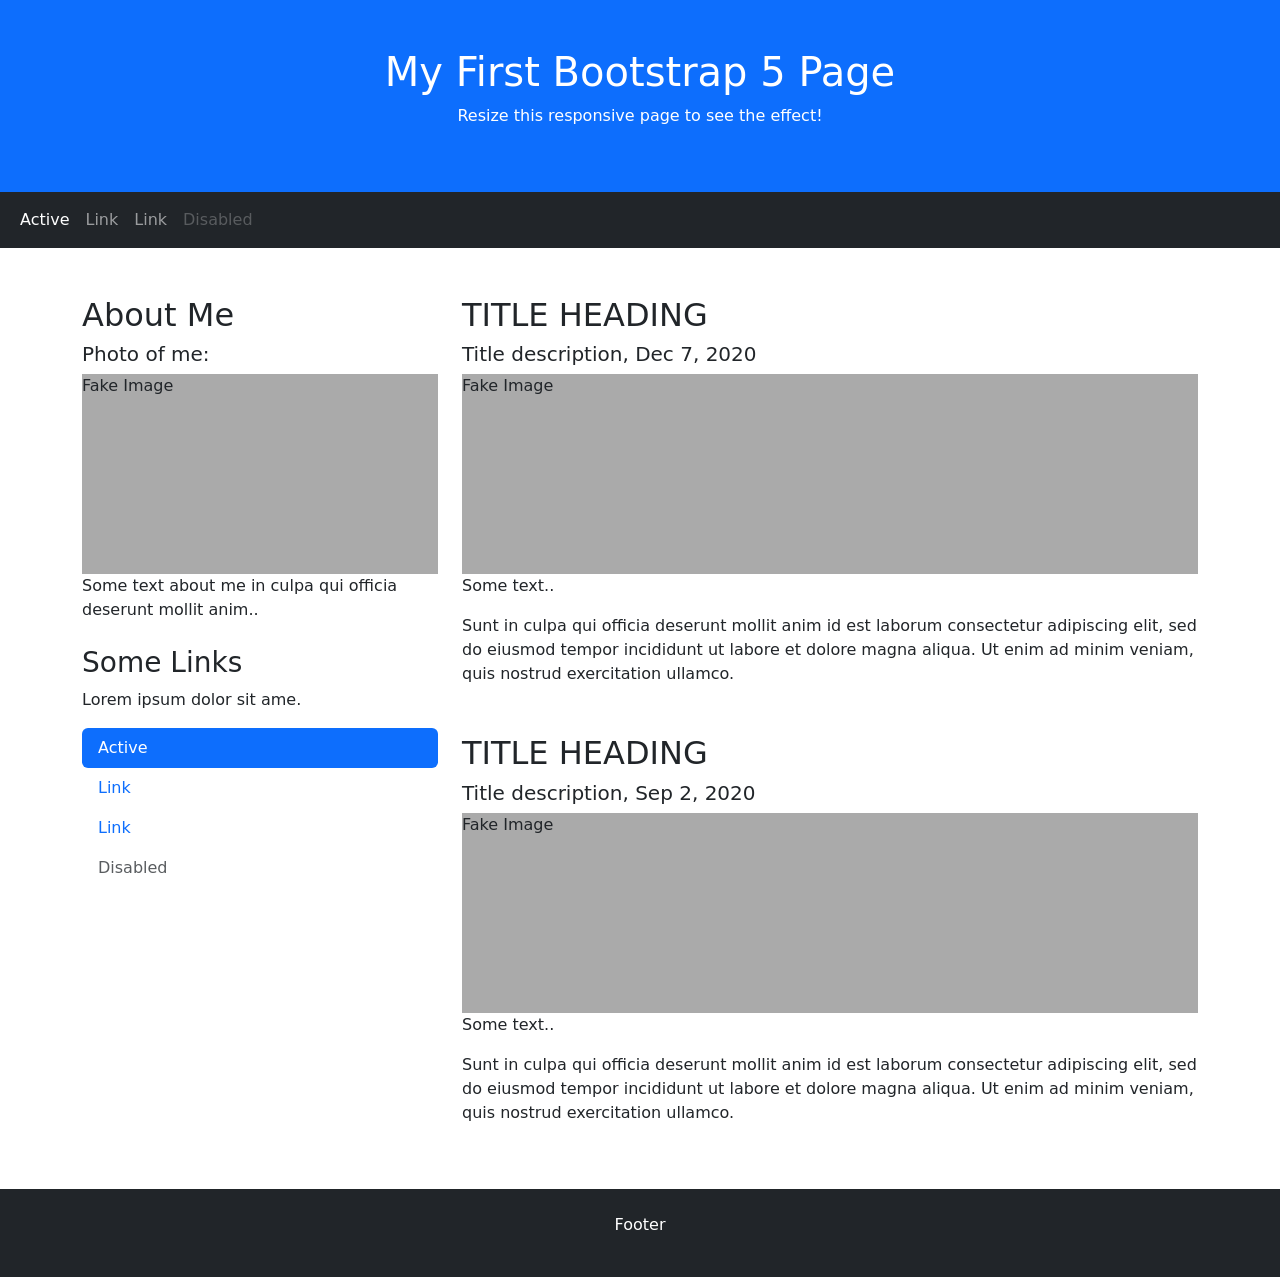
==== index.html @ 3e877597 "Add initial Bootstrap 5 HTML template" ====
<!DOCTYPE html>
<html lang="en">
<head>
  <title>Bootstrap 5 Website Example</title>
  <meta charset="utf-8">
  <meta name="viewport" content="width=device-width, initial-scale=1">
<link href="https://cdn.jsdelivr.net/npm/bootstrap@5.3.8/dist/css/bootstrap.min.css" rel="stylesheet" integrity="sha384-sRIl4kxILFvY47J16cr9ZwB07vP4J8+LH7qKQnuqkuIAvNWLzeN8tE5YBujZqJLB" crossorigin="anonymous">
<script src="https://cdn.jsdelivr.net/npm/bootstrap@5.3.8/dist/js/bootstrap.bundle.min.js" integrity="sha384-FKyoEForCGlyvwx9Hj09JcYn3nv7wiPVlz7YYwJrWVcXK/BmnVDxM+D2scQbITxI" crossorigin="anonymous"></script>
  <style>
  .fakeimg {
    height: 200px;
    background: #aaa;
  }
  </style>
</head>
<body>

<div class="p-5 bg-primary text-white text-center">
  <h1>My First Bootstrap 5 Page</h1>
  <p>Resize this responsive page to see the effect!</p> 
</div>

<nav class="navbar navbar-expand-sm bg-dark navbar-dark">
  <div class="container-fluid">
    <ul class="navbar-nav">
      <li class="nav-item">
        <a class="nav-link active" href="#">Active</a>
      </li>
      <li class="nav-item">
        <a class="nav-link" href="#">Link</a>
      </li>
      <li class="nav-item">
        <a class="nav-link" href="#">Link</a>
      </li>
      <li class="nav-item">
        <a class="nav-link disabled" href="#">Disabled</a>
      </li>
    </ul>
  </div>
</nav>

<div class="container mt-5">
  <div class="row">
    <div class="col-sm-4">
      <h2>About Me</h2>
      <h5>Photo of me:</h5>
      <div class="fakeimg">Fake Image</div>
      <p>Some text about me in culpa qui officia deserunt mollit anim..</p>
      <h3 class="mt-4">Some Links</h3>
      <p>Lorem ipsum dolor sit ame.</p>
      <ul class="nav nav-pills flex-column">
        <li class="nav-item">
          <a class="nav-link active" href="#">Active</a>
        </li>
        <li class="nav-item">
          <a class="nav-link" href="#">Link</a>
        </li>
        <li class="nav-item">
          <a class="nav-link" href="#">Link</a>
        </li>
        <li class="nav-item">
          <a class="nav-link disabled" href="#">Disabled</a>
        </li>
      </ul>
      <hr class="d-sm-none">
    </div>
    <div class="col-sm-8">
      <h2>TITLE HEADING</h2>
      <h5>Title description, Dec 7, 2020</h5>
      <div class="fakeimg">Fake Image</div>
      <p>Some text..</p>
      <p>Sunt in culpa qui officia deserunt mollit anim id est laborum consectetur adipiscing elit, sed do eiusmod tempor incididunt ut labore et dolore magna aliqua. Ut enim ad minim veniam, quis nostrud exercitation ullamco.</p>

      <h2 class="mt-5">TITLE HEADING</h2>
      <h5>Title description, Sep 2, 2020</h5>
      <div class="fakeimg">Fake Image</div>
      <p>Some text..</p>
      <p>Sunt in culpa qui officia deserunt mollit anim id est laborum consectetur adipiscing elit, sed do eiusmod tempor incididunt ut labore et dolore magna aliqua. Ut enim ad minim veniam, quis nostrud exercitation ullamco.</p>
    </div>
  </div>
</div>

<div class="mt-5 p-4 bg-dark text-white text-center">
  <p>Footer</p>
</div>

</body>
</html>
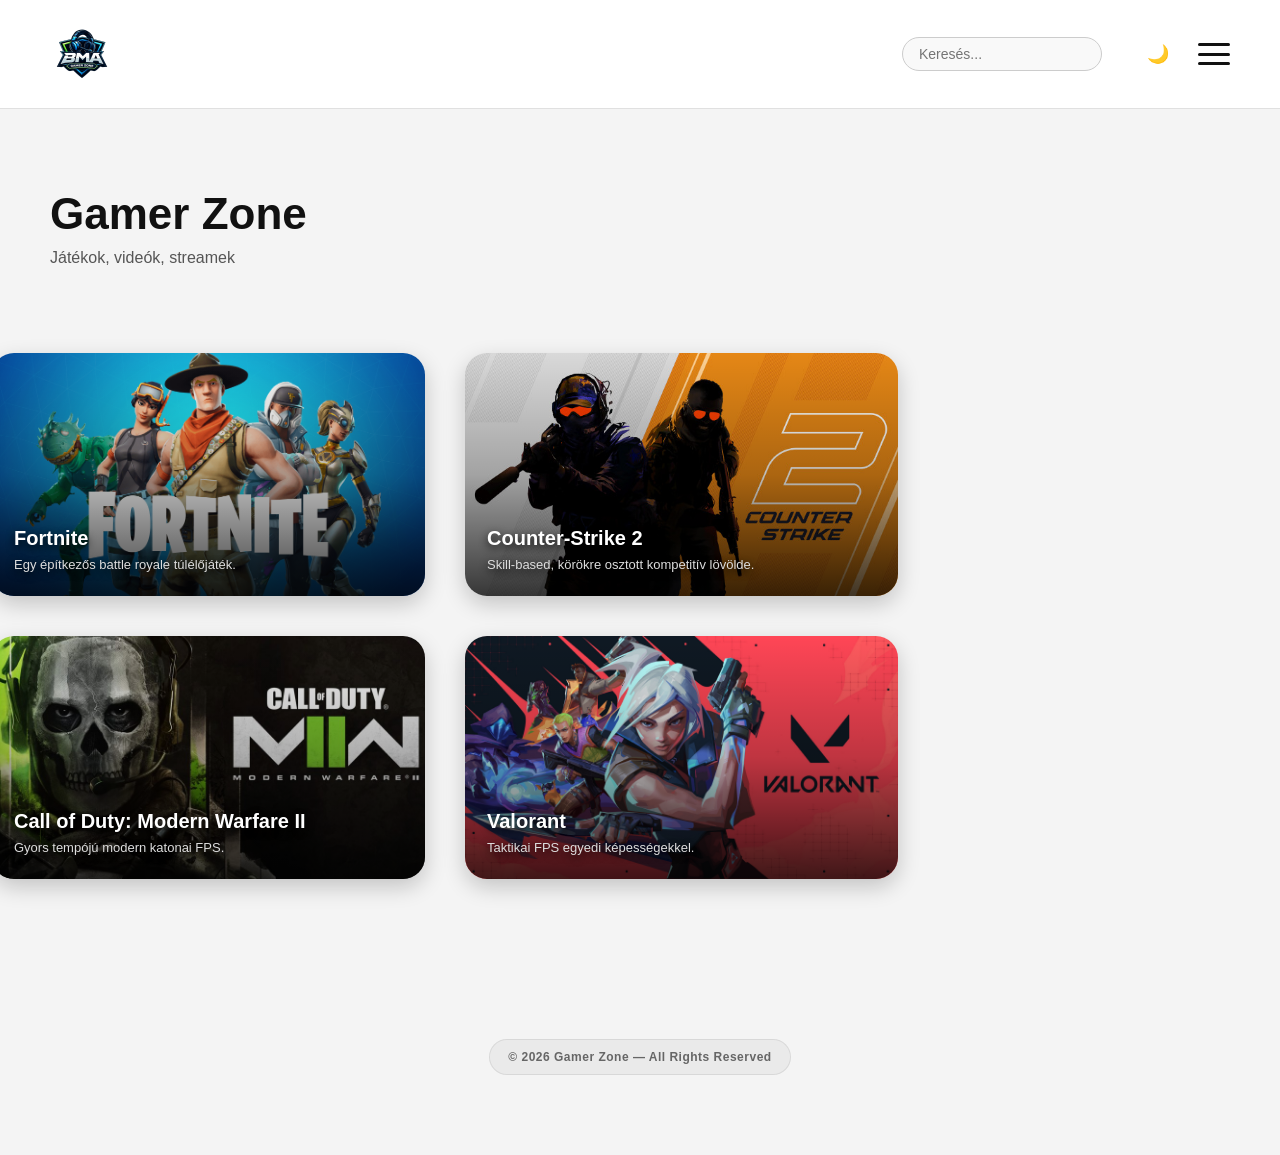
==== commit 112f42e4: "Add files via upload" ====
--- a/index.html
+++ b/index.html
@@ -1,88 +1,74 @@
 <!DOCTYPE html>
-<html lang="en">
+<html lang="hu">
 <head>
-  <title>Bootstrap 5 Website Example</title>
-  <meta charset="utf-8">
-  <meta name="viewport" content="width=device-width, initial-scale=1">
-<link href="https://cdn.jsdelivr.net/npm/bootstrap@5.3.8/dist/css/bootstrap.min.css" rel="stylesheet" integrity="sha384-sRIl4kxILFvY47J16cr9ZwB07vP4J8+LH7qKQnuqkuIAvNWLzeN8tE5YBujZqJLB" crossorigin="anonymous">
-<script src="https://cdn.jsdelivr.net/npm/bootstrap@5.3.8/dist/js/bootstrap.bundle.min.js" integrity="sha384-FKyoEForCGlyvwx9Hj09JcYn3nv7wiPVlz7YYwJrWVcXK/BmnVDxM+D2scQbITxI" crossorigin="anonymous"></script>
-  <style>
-  .fakeimg {
-    height: 200px;
-    background: #aaa;
-  }
-  </style>
+    <meta charset="UTF-8">
+    <title>Gamer Zone</title>
+    <link rel="stylesheet" href="style.css">
 </head>
 <body>
 
-<div class="p-5 bg-primary text-white text-center">
-  <h1>My First Bootstrap 5 Page</h1>
-  <p>Resize this responsive page to see the effect!</p> 
+<header>
+   <div class="logo" id="homeBtn">
+    <img src="images/7f5c92b2-23b0-4019-bd8c-41b9c2da1fce.png" alt="BMA" class="logo-img">
 </div>
 
-<nav class="navbar navbar-expand-sm bg-dark navbar-dark">
-  <div class="container-fluid">
-    <ul class="navbar-nav">
-      <li class="nav-item">
-        <a class="nav-link active" href="#">Active</a>
-      </li>
-      <li class="nav-item">
-        <a class="nav-link" href="#">Link</a>
-      </li>
-      <li class="nav-item">
-        <a class="nav-link" href="#">Link</a>
-      </li>
-      <li class="nav-item">
-        <a class="nav-link disabled" href="#">Disabled</a>
-      </li>
-    </ul>
-  </div>
-</nav>
+    <nav>
 
-<div class="container mt-5">
-  <div class="row">
-    <div class="col-sm-4">
-      <h2>About Me</h2>
-      <h5>Photo of me:</h5>
-      <div class="fakeimg">Fake Image</div>
-      <p>Some text about me in culpa qui officia deserunt mollit anim..</p>
-      <h3 class="mt-4">Some Links</h3>
-      <p>Lorem ipsum dolor sit ame.</p>
-      <ul class="nav nav-pills flex-column">
-        <li class="nav-item">
-          <a class="nav-link active" href="#">Active</a>
-        </li>
-        <li class="nav-item">
-          <a class="nav-link" href="#">Link</a>
-        </li>
-        <li class="nav-item">
-          <a class="nav-link" href="#">Link</a>
-        </li>
-        <li class="nav-item">
-          <a class="nav-link disabled" href="#">Disabled</a>
-        </li>
-      </ul>
-      <hr class="d-sm-none">
+    <div class="search-container">
+        <input type="text" id="searchInput" placeholder="Keresés..." autocomplete="off">
     </div>
-    <div class="col-sm-8">
-      <h2>TITLE HEADING</h2>
-      <h5>Title description, Dec 7, 2020</h5>
-      <div class="fakeimg">Fake Image</div>
-      <p>Some text..</p>
-      <p>Sunt in culpa qui officia deserunt mollit anim id est laborum consectetur adipiscing elit, sed do eiusmod tempor incididunt ut labore et dolore magna aliqua. Ut enim ad minim veniam, quis nostrud exercitation ullamco.</p>
 
-      <h2 class="mt-5">TITLE HEADING</h2>
-      <h5>Title description, Sep 2, 2020</h5>
-      <div class="fakeimg">Fake Image</div>
-      <p>Some text..</p>
-      <p>Sunt in culpa qui officia deserunt mollit anim id est laborum consectetur adipiscing elit, sed do eiusmod tempor incididunt ut labore et dolore magna aliqua. Ut enim ad minim veniam, quis nostrud exercitation ullamco.</p>
+        <button id="themeToggle" class="menu-btn" aria-label="Dark mode">🌙</button>
+        <button class="menu-btn hamburger" id="menuBtn" aria-label="Menü">
+            <span></span>
+            <span></span>
+            <span></span>
+        </button>
+
+        <div class="dropdown" id="dropdown">
+    <div data-section="Játékok">Játékok</div>
+    <div data-section="Beállítások">Beállítások</div>
+     <div data-section="Videók, streamek">Videók, streamek</div>
+         </div>
+    </nav>
+</header>
+
+<main>
+    <div class="top-bar">
+        <div>
+            <h1 class="title" id="brandTitle">Gamer Zone</h1>
+            <p class="subtitle" id="brandDesc">
+                Játékok, videók, streamek
+            </p>
+        </div>
+
+        <div class="layout-switch">
+            <button data-cols="3">Streamek</button>
+            <button data-cols="4" id="trukkos">Streamek, videok</button>
+        </div>
     </div>
-  </div>
+
+    <div class="grid" id="grid"></div>
+</main>
+
+
+<footer class="footer">
+   <a href="legal.html" class="copyright-badge">
+    © 2026 Gamer Zone — All Rights Reserved
+</a>
+</footer>
+
+<div id="videoModal" class="video-modal">
+    <div class="video-modal-backdrop"></div>
+    <div class="video-modal-content">
+        <button id="closeVideo" class="close-video" aria-label="Bezárás">✕</button>
+        <iframe id="videoFrame" src="" frameborder="0"
+            allow="accelerometer; autoplay; clipboard-write; encrypted-media; gyroscope; picture-in-picture"
+            allowfullscreen></iframe>
+    </div>
 </div>
 
-<div class="mt-5 p-4 bg-dark text-white text-center">
-  <p>Footer</p>
-</div>
+<script src="script.js"></script>
 
 </body>
 </html>
--- a/style.css
+++ b/style.css
@@ -0,0 +1,737 @@
+/* ============================= */
+/* ===== RESET ===== */
+/* ============================= */
+
+* {
+    margin: 0;
+    padding: 0;
+    box-sizing: border-box;
+    font-family: "Inter", "Helvetica Neue", Arial, sans-serif;
+}
+
+/* ============================= */
+/* ===== LIGHT MODE (ALAP) ===== */
+/* ============================= */
+
+body {
+    background: #f4f4f4;
+    color: #111;
+}
+
+/* ===== HEADER ===== */
+
+header {
+    background: #ffffff;
+    border-bottom: 1px solid #e0e0e0;
+    padding: 22px 50px;
+    display: flex;
+    justify-content: space-between;
+    align-items: center;
+}
+
+.logo {
+    font-size: 16px;
+    font-weight: 700;
+    letter-spacing: 2px;
+    cursor: pointer;
+    color: #111;
+    display: flex;
+    align-items: center;
+    gap: 50px;
+}
+
+.logo-img {
+    width: 64px;
+    height: 64px;
+    object-fit: contain;
+}
+
+/* ===== NAV ===== */
+
+nav {
+    position: relative;
+    display: flex;
+    align-items: center;
+    gap: 10px;
+}
+
+.menu-btn {
+    background: none;
+    border: none;
+    cursor: pointer;
+    margin-left: 12px;
+    font-size: 18px;
+    color: #111;
+}
+
+/* ===== HAMBURGER ===== */
+
+.hamburger {
+    width: 32px;
+    height: 22px;
+    display: flex;
+    flex-direction: column;
+    justify-content: space-between;
+}
+
+.hamburger span {
+    height: 3px;
+    width: 100%;
+    background: #111;
+    border-radius: 2px;
+    transition: 0.3s ease;
+}
+
+.hamburger.active span:nth-child(1) {
+    transform: translateY(9px) rotate(45deg);
+}
+
+.hamburger.active span:nth-child(2) {
+    opacity: 0;
+}
+
+.hamburger.active span:nth-child(3) {
+    transform: translateY(-9px) rotate(-45deg);
+}
+
+/* ===== DROPDOWN ===== */
+
+.dropdown {
+    display: none;
+    position: absolute;
+    right: 0;
+    top: 42px;
+    background: #ffffff;
+    border: 1px solid #ddd;
+    width: 220px;
+    z-index: 100;
+}
+
+.dropdown div {
+    padding: 14px 18px;
+    cursor: pointer;
+    font-size: 14px;
+    color: #111;
+}
+
+.dropdown div:hover {
+    background: #111;
+    color: #fff;
+}
+
+/* ============================= */
+/* ===== MAIN ===== */
+/* ============================= */
+
+main {
+    max-width: 1400px;
+    margin: auto;
+    padding: 80px 50px;
+}
+
+.title {
+    font-size: 44px;
+    font-weight: 800;
+    margin-bottom: 10px;
+}
+
+.subtitle {
+    color: #555;
+    margin-bottom: 50px;
+    max-width: 600px;
+}
+
+/* ============================= */
+/* ===== GRID ===== */
+/* ============================= */
+
+.grid {
+    display: grid;
+    gap: 40px;
+    justify-content: center;
+}
+
+
+/* ============================= */
+/* ===== CARD (433x243) ===== */
+/* ============================= */
+
+.card {
+    border-radius: 22px;
+    overflow: hidden;
+    box-shadow: 0 8px 22px rgba(0,0,0,0.2);
+    transition: transform 0.3s ease, box-shadow 0.3s ease;
+}
+
+/* KÉP */
+.card-image {
+    width: 100%;
+    aspect-ratio: 433 / 243;
+    background-size: cover;
+    background-position: center;
+    position: relative;
+}
+
+
+/* OVERLAY */
+.card-overlay {
+    position: absolute;
+    inset: 0;
+    background: linear-gradient(
+        to top,
+        rgba(0,0,0,0.75),
+        rgba(0,0,0,0.25),
+        rgba(0,0,0,0)
+    );
+    display: flex;
+    flex-direction: column;
+    justify-content: flex-end;
+    padding: 22px;
+    color: #fff;
+}
+
+/* SZÖVEG */
+.card-overlay h3 {
+    font-size: 20px;
+    font-weight: 700;
+    margin-bottom: 6px;
+    text-shadow: 0 3px 8px rgba(0,0,0,0.9);
+}
+
+.card-overlay p {
+    font-size: 13px;
+    line-height: 1.4;
+    color: #ddd;
+    text-shadow: 0 3px 8px rgba(0,0,0,0.95);
+}
+
+/* HOVER */
+.card:hover {
+    transform: translateY(-6px);
+    box-shadow: 0 14px 32px rgba(0,0,0,0.35);
+}
+
+/* ============================= */
+/* ===== FOOTER ===== */
+/* ============================= */
+
+footer {
+    text-align: center;
+    padding: 80px;
+    font-size: 12px;
+    color: #666;
+    font-weight: 600;
+}
+
+/* ============================= */
+/* ===== DARK MODE ===== */
+/* ============================= */
+
+body.dark-mode {
+    background: #0e0e11;
+    color: #f4f4f4;
+}
+
+body.dark-mode header {
+    background: #121217;
+    border-color: #222;
+}
+
+body.dark-mode .logo {
+    color: #fff;
+}
+
+body.dark-mode .menu-btn {
+    color: #fff;
+}
+
+body.dark-mode .hamburger span {
+    background: #fff;
+}
+
+body.dark-mode .dropdown {
+    background: #1a1a22;
+    border-color: #2a2a35;
+}
+
+body.dark-mode .dropdown div {
+    color: #ddd;
+}
+
+body.dark-mode .dropdown div:hover {
+    background: #2f80ff;
+    color: #fff;
+}
+
+body.dark-mode .subtitle {
+    color: #aaa;
+}
+
+body.dark-mode footer {
+    color: #777;
+}
+
+body.dark-mode .card {
+    box-shadow: 0 12px 30px rgba(0,0,0,0.6);
+}
+
+/* ============================= */
+/* ===== RESPONSIVE ===== */
+/* ============================= */
+
+@media (max-width: 1024px) {
+    main {
+        padding: 60px 30px;
+    }
+
+    .grid {
+        grid-template-columns: repeat(auto-fill, minmax(360px, 1fr));
+    }
+
+    .card-image {
+        width: 100%;
+        height: 220px;
+    }
+
+    .title {
+        font-size: 36px;
+    }
+}
+
+@media (max-width: 600px) {
+    header {
+        padding: 16px 20px;
+        position: sticky;
+        top: 0;
+        z-index: 1000;
+    }
+
+    main {
+        padding: 40px 20px;
+    }
+
+    .title {
+        font-size: 28px;
+    }
+
+    .subtitle {
+        font-size: 13px;
+        margin-bottom: 30px;
+    }
+
+    .grid {
+        grid-template-columns: 1fr;
+    }
+
+    .card-image {
+        height: 200px;
+    }
+
+    footer {
+        padding: 50px;
+    }
+}
+
+/* ============================= */
+/* ===== ACCESSIBILITY ===== */
+/* ============================= */
+
+button:focus-visible,
+.dropdown div:focus-visible {
+    outline: 3px solid #2f80ff;
+    outline-offset: 4px;
+}
+
+/* ============================= */
+/* ===== THEME TOGGLE FIX ===== */
+/* ============================= */
+
+#themeToggle {
+    width: 36px;
+    height: 36px;
+    display: flex;
+    align-items: center;
+    justify-content: center;
+    font-size: 18px;
+    line-height: 1;
+    border-radius: 50%;
+}
+
+#themeToggle:hover {
+    background: rgba(0,0,0,0.08);
+}
+
+body.dark-mode #themeToggle:hover {
+    background: rgba(255,255,255,0.1);
+}
+/*grid fix*/
+.grid.cols-3 {
+    grid-template-columns: repeat(3, minmax(0, 433px));
+}
+
+.grid.cols-4 {
+    grid-template-columns: repeat(4, minmax(0, 433px));
+}
+
+
+/* ===== TOP BAR FINOMÍTÁS ===== */
+
+.top-bar {
+    display: flex;
+    justify-content: space-between;
+    align-items: flex-end;
+    gap: 24px;
+    margin-bottom: 36px;
+}
+
+.layout-switch button.active {
+    background: #2f80ff;
+    border-color: #2f80ff;
+    color: #fff;
+}
+
+.layout-switch {
+    display: flex;
+    gap: 10px;
+}
+
+.layout-switch button {
+    height: 36px;
+    border-radius: 20px;
+    border: 1px solid #ccc;
+    background: #fff;
+    font-size: 14px;
+    cursor: pointer;
+    padding: 8px 16px;     
+     width: auto;           
+     display: inline-block; 
+}
+
+body.dark-mode .layout-switch button {
+    background: #1a1a22;
+    border-color: #333;
+    color: #fff;
+}
+
+/* mobil */
+@media (max-width: 600px) {
+    .top-bar {
+        flex-direction: column;
+        align-items: flex-start;
+    }
+
+    .layout-switch {
+        margin-top: 8px;
+    }
+}
+
+.layout-switch {
+    display: none;
+}
+
+/* ============================= */
+/* ===== ESSENTIAL 2 SOROS GRID ===== */
+/* ============================= */
+
+.grid.essential {
+    display: flex;
+    flex-direction: column;
+    gap: 40px;
+}
+
+/* KÖZÖS SOR STÍLUS */
+.grid-row {
+    display: grid;
+    gap: 40px;
+    justify-content: center;
+}
+
+/* ===== FELSŐ SOR ===== */
+
+/* active pool → 4 fent */
+.grid.cols-3 .grid-row:first-child {
+    grid-template-columns: repeat(4, 433px);
+}
+
+/* all map → 5 fent */
+.grid.cols-4 .grid-row:first-child {
+    grid-template-columns: repeat(5, 433px);
+}
+
+/* ===== ALSÓ SOR (KÖZÉPRE IGAZÍTVA) ===== */
+
+/* active pool → 3 lent */
+.grid.cols-3 .grid-row:last-child {
+    grid-template-columns: repeat(3, 433px);
+    justify-content: center;
+}
+
+/* all map → 4 lent */
+.grid.cols-4 .grid-row:last-child {
+    grid-template-columns: repeat(4, 433px);
+    justify-content: center;
+}
+
+/* ============================= */
+/* ===== NORMAL GRID ===== */
+/* ============================= */
+
+.grid:not(.essential) {
+    display: grid;
+    gap: 40px;
+    justify-content: center;
+    margin-left: -390px;
+}
+
+.grid.cols-2 {
+    grid-template-columns: repeat(2, minmax(0, 433px));
+}
+
+/* ============================= */
+/* ===== ESSENTIAL 2 SOROS ===== */
+/* ============================= */
+
+.grid.essential {
+    display: flex;
+    flex-direction: column;
+    gap: 40px;
+}
+
+.grid-row {
+    display: grid;
+    gap: 40px;
+    justify-content: center;
+}
+
+/* felső sor */
+.grid.cols-3 .grid-row:first-child {
+    grid-template-columns: repeat(4, minmax(0, 400px));
+}
+
+.grid.cols-4 .grid-row:first-child {
+    grid-template-columns: repeat(5, minmax(0, 400px));
+}
+
+/* alsó sor – KÖZÉPEN */
+.grid.cols-3 .grid-row:last-child {
+    grid-template-columns: repeat(3, minmax(0, 400px));
+}
+
+.grid.cols-4 .grid-row:last-child {
+    grid-template-columns: repeat(4, minmax(0, 400px));
+}
+
+/* ============================= */
+/* ===== MOBIL ===== */
+/* ============================= */
+
+@media (max-width: 768px) {
+    .grid.essential .grid-row {
+        grid-template-columns: 1fr !important;
+    }
+}
+
+/* ============================= */
+/* ===== VIDEO MODAL ===== */
+/* ============================= */
+
+.video-modal {
+    display: none;
+    position: fixed;
+    inset: 0;
+    z-index: 2000;
+    align-items: center;
+    justify-content: center;
+}
+
+.video-modal.active {
+    display: flex;
+}
+
+.video-modal-backdrop {
+    position: absolute;
+    inset: 0;
+    background: rgba(0, 0, 0, 0.88);
+    backdrop-filter: blur(6px);
+}
+
+.video-modal-content {
+    position: relative;
+    width: 90%;
+    max-width: 960px;
+    aspect-ratio: 16 / 9;
+    border-radius: 16px;
+    overflow: hidden;
+    box-shadow: 0 24px 60px rgba(0, 0, 0, 0.7);
+    z-index: 1;
+}
+
+.video-modal-content iframe {
+    width: 100%;
+    height: 100%;
+    display: block;
+    border: none;
+}
+
+.close-video {
+    position: absolute;
+    top: -44px;
+    right: 0;
+    background: rgba(255, 255, 255, 0.15);
+    border: 1px solid rgba(255, 255, 255, 0.25);
+    color: #fff;
+    font-size: 18px;
+    width: 36px;
+    height: 36px;
+    border-radius: 50%;
+    cursor: pointer;
+    display: flex;
+    align-items: center;
+    justify-content: center;
+    transition: background 0.2s;
+    z-index: 2;
+}
+
+.close-video:hover {
+    background: rgba(255, 255, 255, 0.3);
+}
+
+/* ===== KATTINTHATÓ KÁRTYA HOVER ===== */
+
+.card.clickable {
+    cursor: pointer;
+}
+
+.card.clickable .card-overlay::after {
+    content: "Megnyitás";
+    position: absolute;
+    top: 50%;
+    left: 50%;
+    transform: translate(-50%, -50%) scale(0.85);
+    background: rgba(47, 128, 255, 0.92);
+    color: #fff;
+    font-size: 13px;
+    font-weight: 700;
+    letter-spacing: 0.5px;
+    padding: 9px 20px;
+    border-radius: 999px;
+    opacity: 0;
+    transition: opacity 0.25s ease, transform 0.25s ease;
+    pointer-events: none;
+    white-space: nowrap;
+}
+
+.card.clickable:hover .card-overlay::after {
+    opacity: 1;
+    transform: translate(-50%, -50%) scale(1);
+}
+
+
+/* ===== SEARCH BOX ===== */
+.search-container {
+    margin-right: 16px;
+    display: flex;
+    align-items: center;
+}
+
+#searchInput {
+    padding: 8px 16px;
+    border-radius: 20px;
+    border: 1px solid #ccc;
+    background: #f9f9f9;
+    color: #111;
+    font-size: 14px;
+    outline: none;
+    transition: all 0.2s ease;
+    width: 200px;
+}
+
+#searchInput:focus {
+    border-color: #2f80ff;
+    box-shadow: 0 0 0 3px rgba(47, 128, 255, 0.2);
+}
+
+/* Dark Mode Search Box */
+body.dark-mode #searchInput {
+    background: #1a1a22;
+    border-color: #333;
+    color: #fff;
+}
+
+body.dark-mode #searchInput::placeholder {
+    color: #888;
+}
+
+body.dark-mode #searchInput:focus {
+    border-color: #2f80ff;
+}
+
+/* Responsive adjustment for mobile */
+@media (max-width: 600px) {
+    #searchInput {
+        width: 130px; /* Smaller on mobile so it fits next to the hamburger */
+    }
+}
+
+/* ============================= */
+/*       FOOTER COPYRIGHT         /
+/* ============================= */
+
+.copyright-badge {
+    position: relative;
+    display: inline-block;
+
+    padding: 10px 18px;
+    border-radius: 999px;
+
+    font-size: 12px;
+    font-weight: 600;
+    letter-spacing: 0.5px;
+
+    color: #666;
+    background: rgba(0, 0, 0, 0.04);
+    border: 1px solid rgba(0, 0, 0, 0.08);
+
+    text-decoration: none;
+    cursor: pointer;
+
+    transition: all 0.25s ease;
+}
+
+/* underline anim */
+.copyright-badge::after {
+    content: "";
+    position: absolute;
+    left: 50%;
+    bottom: 6px;
+
+    width: 0%;
+    height: 2px;
+
+    background: linear-gradient(90deg, #2f80ff, #7c3aed);
+
+    transform: translateX(-50%);
+    transition: width 0.3s ease;
+}
+
+/* hover */
+.copyright-badge:hover {
+    color: #111;
+    border-color: #2f80ff;
+    transform: translateY(-2px);
+}
+
+.copyright-badge:hover::after {
+    width: 70%;
+}
+
+/* DARK MODE */
+body.dark-mode .copyright-badge {
+    background: rgba(255, 255, 255, 0.04);
+    color: #aaa;
+    border-color: rgba(255, 255, 255, 0.08);
+}
+
+body.dark-mode .copyright-badge:hover {
+    color: #fff;
+}
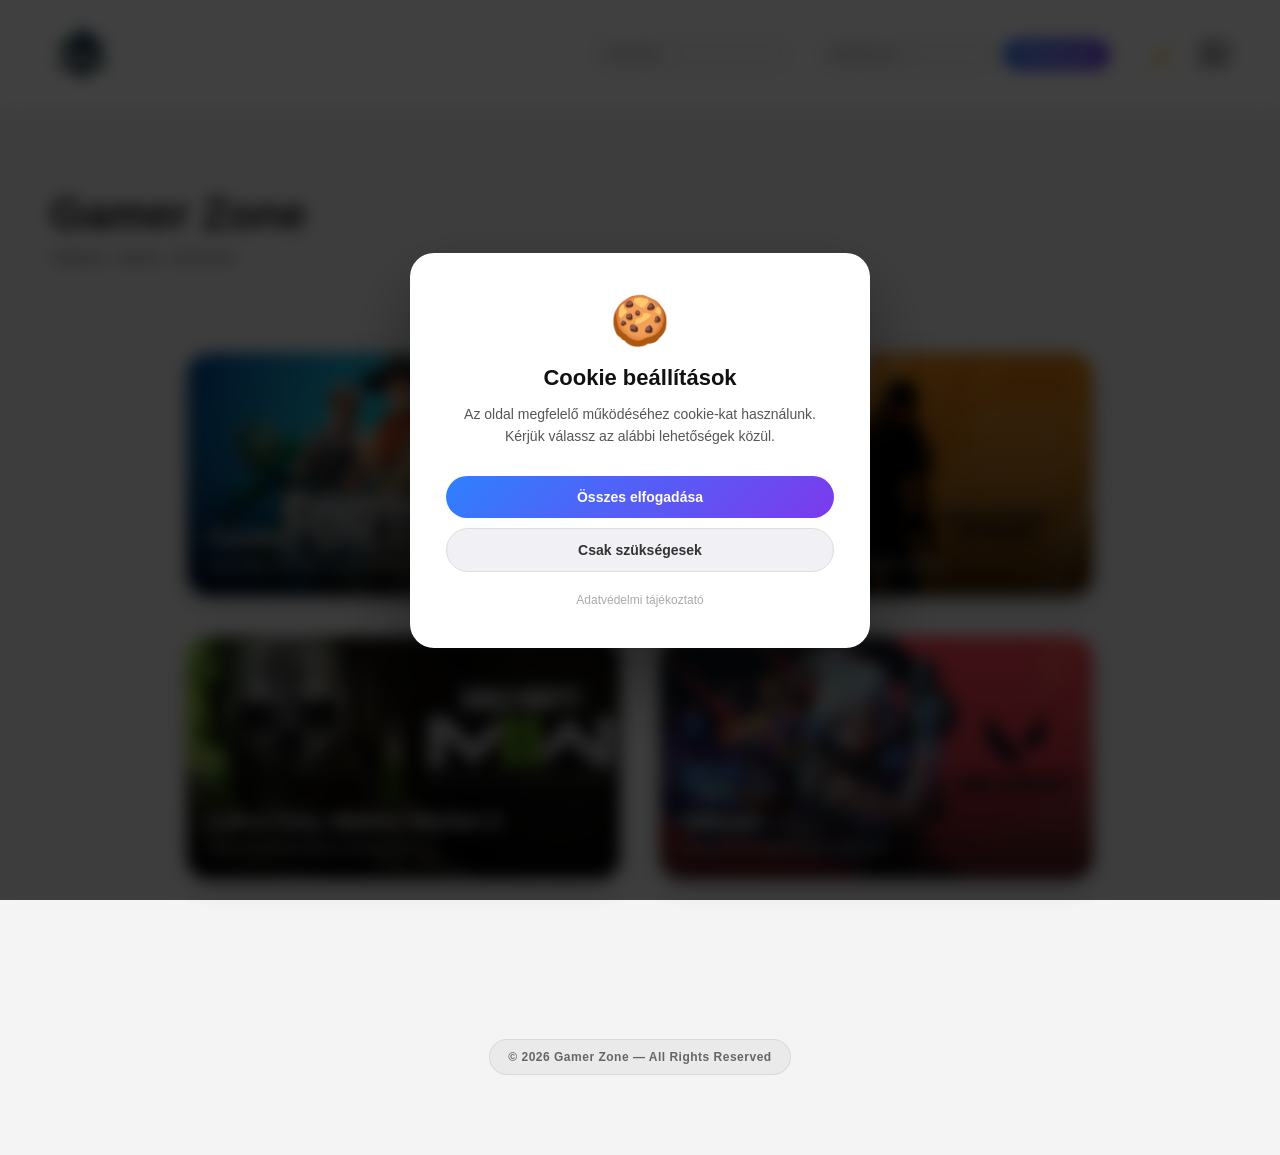
==== commit ebd37bbc: "Add files via upload kesz weboldal" ====
--- a/index.html
+++ b/index.html
@@ -6,6 +6,19 @@
     <link rel="stylesheet" href="style.css">
 </head>
 <body>
+<!-- COOKIE MODAL -->
+<div id="cookieModal" class="cookie-modal">
+    <div class="cookie-modal-box">
+        <div class="cookie-icon">🍪</div>
+        <h2>Cookie beállítások</h2>
+        <p>Az oldal megfelelő működéséhez cookie-kat használunk. Kérjük válassz az alábbi lehetőségek közül.</p>
+        <div class="cookie-actions">
+            <button id="cookieAcceptAll" class="cookie-btn cookie-btn-primary">Összes elfogadása</button>
+            <button id="cookieAcceptNecessary" class="cookie-btn cookie-btn-secondary">Csak szükségesek</button>
+        </div>
+        <a href="legal.html" class="cookie-legal-link">Adatvédelmi tájékoztató</a>
+    </div>
+</div>
 
 <header>
    <div class="logo" id="homeBtn">
@@ -18,6 +31,11 @@
         <input type="text" id="searchInput" placeholder="Keresés..." autocomplete="off">
     </div>
 
+    <div class="subscribe-container">
+        <input type="email" id="subscribeInput" placeholder="Email cím..." autocomplete="off">
+        <button id="subscribeBtn" class="subscribe-btn">Feliratkozás</button>
+    </div>
+
         <button id="themeToggle" class="menu-btn" aria-label="Dark mode">🌙</button>
         <button class="menu-btn hamburger" id="menuBtn" aria-label="Menü">
             <span></span>
@@ -26,10 +44,11 @@
         </button>
 
         <div class="dropdown" id="dropdown">
-    <div data-section="Játékok">Játékok</div>
     <div data-section="Beállítások">Beállítások</div>
-     <div data-section="Videók, streamek">Videók, streamek</div>
-         </div>
+    <div data-section="Videók, streamek">Videók, streamek</div>
+    <div data-page="webshop.html" id="shopMenuBtn">🛒 Webshopunk</div>
+    <div data-page="lan.html" id="lanMenuBtn">🖥️ LAN Party</div>
+        </div>
     </nav>
 </header>
 
@@ -44,7 +63,7 @@
 
         <div class="layout-switch">
             <button data-cols="3">Streamek</button>
-            <button data-cols="4" id="trukkos">Streamek, videok</button>
+            <button data-cols="4" id="trukkos">Streamek, videók</button>
         </div>
     </div>
 
--- a/style.css
+++ b/style.css
@@ -480,7 +480,6 @@
     display: grid;
     gap: 40px;
     justify-content: center;
-    margin-left: -390px;
 }
 
 .grid.cols-2 {
@@ -519,16 +518,6 @@
 
 .grid.cols-4 .grid-row:last-child {
     grid-template-columns: repeat(4, minmax(0, 400px));
-}
-
-/* ============================= */
-/* ===== MOBIL ===== */
-/* ============================= */
-
-@media (max-width: 768px) {
-    .grid.essential .grid-row {
-        grid-template-columns: 1fr !important;
-    }
 }
 
 /* ============================= */
@@ -734,4 +723,271 @@
 
 body.dark-mode .copyright-badge:hover {
     color: #fff;
+}
+
+/* ============================= */
+/* ===== WEBSHOP DROPDOWN ITEM ===== */
+/* ============================= */
+
+#shopMenuBtn {
+    color: #2f80ff !important;
+    font-weight: 700;
+    border-top: 1px solid #eee;
+}
+
+#shopMenuBtn:hover {
+    background: linear-gradient(135deg, #2f80ff, #7c3aed) !important;
+    color: #fff !important;
+}
+
+body.dark-mode #shopMenuBtn {
+    border-top-color: #2a2a35;
+}
+
+/* ============================= */
+/* ===== LAN DROPDOWN ITEM ===== */
+/* ============================= */
+
+#lanMenuBtn {
+    color: #2f80ff !important;
+    font-weight: 700;
+}
+
+#lanMenuBtn:hover {
+    background: linear-gradient(135deg, #2f80ff, #7c3aed) !important;
+    color: #fff !important;
+}
+
+/* ============================= */
+/* ===== MOBIL ===== */
+/* ============================= */
+
+@media (max-width: 768px) {
+    .grid.essential .grid-row {
+        grid-template-columns: 1fr !important;
+    }
+}
+
+/* ============================= */
+/* ===== COOKIE MODAL ===== */
+/* ============================= */
+
+.cookie-modal {
+    position: fixed;
+    inset: 0;
+    z-index: 9999;
+    background: rgba(0, 0, 0, 0.75);
+    backdrop-filter: blur(8px);
+    display: flex;
+    align-items: center;
+    justify-content: center;
+}
+
+.cookie-modal.hidden {
+    display: none;
+}
+
+.cookie-modal-box {
+    background: #ffffff;
+    border-radius: 24px;
+    padding: 40px 36px;
+    max-width: 460px;
+    width: 90%;
+    text-align: center;
+    box-shadow: 0 32px 80px rgba(0, 0, 0, 0.4);
+    animation: cookiePop 0.35s cubic-bezier(0.34, 1.56, 0.64, 1) both;
+}
+
+@keyframes cookiePop {
+    from { opacity: 0; transform: scale(0.88) translateY(20px); }
+    to   { opacity: 1; transform: scale(1) translateY(0); }
+}
+
+.cookie-icon {
+    font-size: 48px;
+    margin-bottom: 16px;
+}
+
+.cookie-modal-box h2 {
+    font-size: 22px;
+    font-weight: 800;
+    color: #111;
+    margin-bottom: 12px;
+}
+
+.cookie-modal-box p {
+    font-size: 14px;
+    color: #555;
+    line-height: 1.6;
+    margin-bottom: 28px;
+}
+
+.cookie-actions {
+    display: flex;
+    flex-direction: column;
+    gap: 10px;
+    margin-bottom: 18px;
+}
+
+.cookie-btn {
+    padding: 13px 20px;
+    border-radius: 999px;
+    font-size: 14px;
+    font-weight: 700;
+    cursor: pointer;
+    border: none;
+    transition: all 0.2s ease;
+}
+
+.cookie-btn-primary {
+    background: linear-gradient(135deg, #2f80ff, #7c3aed);
+    color: #fff;
+}
+
+.cookie-btn-primary:hover {
+    opacity: 0.9;
+    transform: translateY(-2px);
+}
+
+.cookie-btn-secondary {
+    background: #f0f0f5;
+    color: #333;
+    border: 1px solid #ddd;
+}
+
+.cookie-btn-secondary:hover {
+    background: #e5e5ee;
+    transform: translateY(-2px);
+}
+
+.cookie-legal-link {
+    font-size: 12px;
+    color: #aaa;
+    text-decoration: none;
+    transition: color 0.2s;
+}
+
+.cookie-legal-link:hover {
+    color: #2f80ff;
+}
+
+/* Dark mode cookie */
+body.dark-mode .cookie-modal-box {
+    background: #1a1a22;
+    border: 1px solid #2a2a35;
+}
+
+body.dark-mode .cookie-modal-box h2 {
+    color: #f4f4f4;
+}
+
+body.dark-mode .cookie-modal-box p {
+    color: #aaa;
+}
+
+body.dark-mode .cookie-btn-secondary {
+    background: #2a2a35;
+    color: #ddd;
+    border-color: #3a3a48;
+}
+
+body.dark-mode .cookie-btn-secondary:hover {
+    background: #333344;
+}
+
+/* ============================= */
+/* ===== FELIRATKOZÁS ===== */
+/* ============================= */
+
+.subscribe-container {
+    display: flex;
+    align-items: center;
+    gap: 6px;
+    margin-right: 8px;
+}
+
+#subscribeInput {
+    padding: 8px 16px;
+    border-radius: 20px;
+    border: 1px solid #ccc;
+    background: #f9f9f9;
+    color: #111;
+    font-size: 14px;
+    outline: none;
+    transition: all 0.2s ease;
+    width: 180px;
+}
+
+#subscribeInput:focus {
+    border-color: #2f80ff;
+    box-shadow: 0 0 0 3px rgba(47, 128, 255, 0.2);
+}
+
+.subscribe-btn {
+    padding: 8px 16px;
+    border-radius: 20px;
+    border: none;
+    background: linear-gradient(135deg, #2f80ff, #7c3aed);
+    color: #fff;
+    font-size: 13px;
+    font-weight: 700;
+    cursor: pointer;
+    transition: all 0.2s ease;
+    white-space: nowrap;
+}
+
+.subscribe-btn:hover {
+    opacity: 0.88;
+    transform: translateY(-1px);
+}
+
+/* Dark mode subscribe */
+body.dark-mode #subscribeInput {
+    background: #1a1a22;
+    border-color: #333;
+    color: #fff;
+}
+
+body.dark-mode #subscribeInput::placeholder {
+    color: #888;
+}
+
+body.dark-mode #subscribeInput:focus {
+    border-color: #2f80ff;
+}
+
+/* Feliratkozás toast üzenet */
+.subscribe-toast {
+    position: fixed;
+    bottom: 30px;
+    left: 50%;
+    transform: translateX(-50%) translateY(20px);
+    background: #1a1a22;
+    color: #fff;
+    padding: 12px 24px;
+    border-radius: 999px;
+    font-size: 14px;
+    font-weight: 600;
+    opacity: 0;
+    transition: all 0.35s ease;
+    z-index: 5000;
+    white-space: nowrap;
+    pointer-events: none;
+}
+
+.subscribe-toast.show {
+    opacity: 1;
+    transform: translateX(-50%) translateY(0);
+}
+
+body.dark-mode .subscribe-toast {
+    background: #f4f4f4;
+    color: #111;
+}
+
+/* Mobil – feliratkozás elrejtése kis képernyőn */
+@media (max-width: 768px) {
+    .subscribe-container {
+        display: none;
+    }
 }
